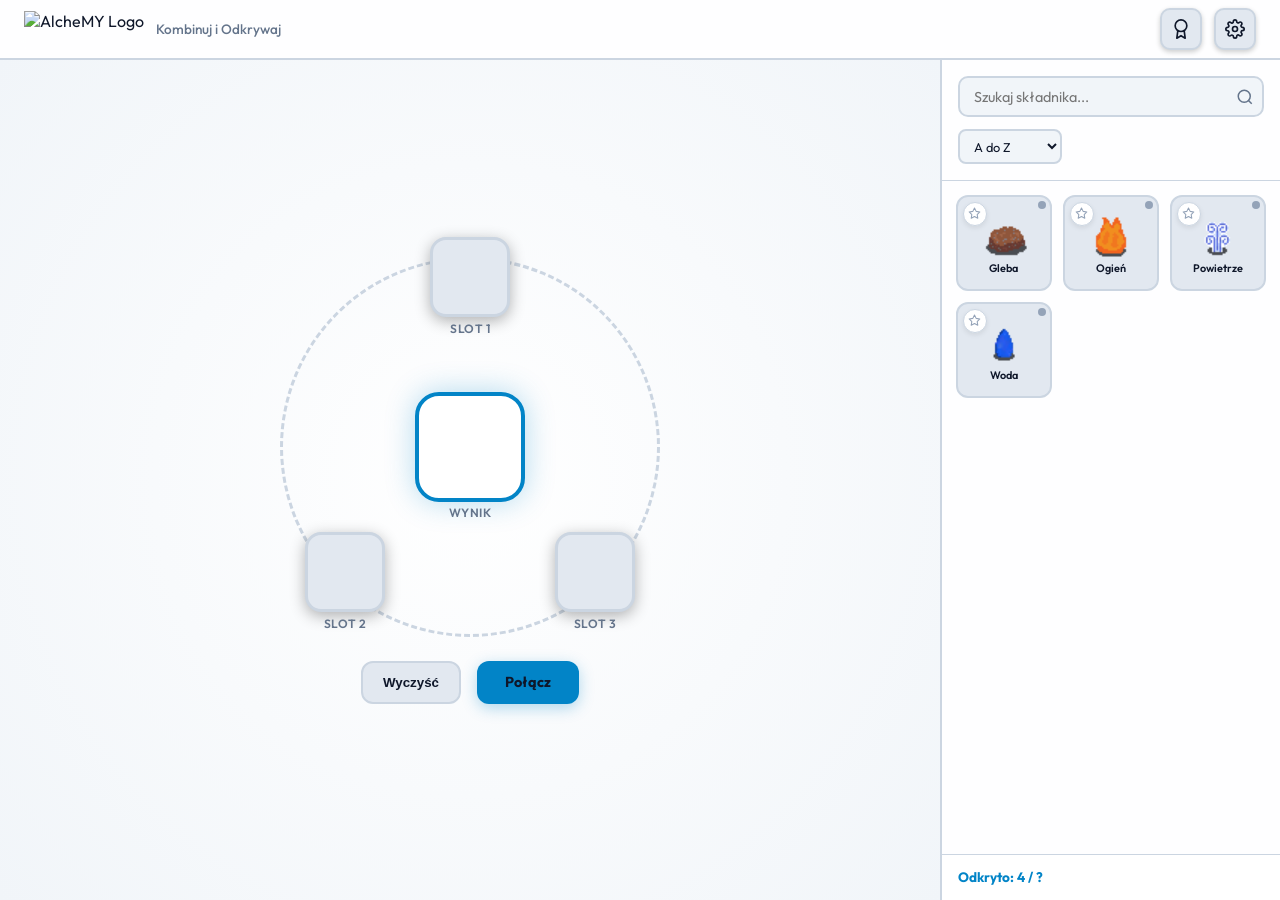
==== index.html @ b25cb9b5 "Nowa Ikonka" ====
<!DOCTYPE html>
<html lang="pl">
<head>
  <meta charset="UTF-8">
  <meta name="viewport" content="width=device-width, initial-scale=1.0, maximum-scale=1.0, user-scalable=no">
  <title data-i18n="sitetitle">AlcheMY - Gra Kombinacyjna | Odkrywaj Składniki i Receptury</title>
  <meta name="description" content="Magiczna gra alchemiczna inspirowana Little Alchemy. Łącz 2 lub 3 składniki jednocześnie i odkrywaj setki wyjątkowych elementów!">
  <link rel="icon" type="image/x-icon" href="assets/elements/cactus.png">
  <!-- CSS Stylesheets -->
  <link rel="stylesheet" href="src/css/style.css">
  <link rel="stylesheet" href="src/css/animations.css">
</head>
<body>

  <div id="app">
    <!-- Top Header -->
    <header>
      <div class="logo-container">
        <img src="assets/logo.png" alt="AlcheMY Logo" class="logo-img" />
        <div>
          <h1 style="display:none;">AlcheMY</h1>
          <div class="subtitle" data-i18n="subtitle">Kombinuj i Odkrywaj</div>
        </div>
      </div>

      <div class="nav-actions">
        <button id="btnAchievements" class="btn-icon" title="Osiągnięcia" aria-label="Osiągnięcia">
          <svg viewBox="0 0 24 24" fill="none" stroke="currentColor" stroke-width="2" stroke-linecap="round" stroke-linejoin="round">
            <circle cx="12" cy="8" r="7"/>
            <polyline points="8.21 13.89 7 23 12 20 17 23 15.79 13.88"/>
          </svg>
        </button>

        <button id="btnSettings" class="btn-icon" title="Ustawienia" aria-label="Ustawienia">
          <svg viewBox="0 0 24 24" fill="none" stroke="currentColor" stroke-width="2" stroke-linecap="round" stroke-linejoin="round">
            <circle cx="12" cy="12" r="3"/>
            <path d="M19.4 15a1.65 1.65 0 0 0 .33 1.82l.06.06a2 2 0 0 1 0 2.83 2 2 0 0 1-2.83 0l-.06-.06a1.65 1.65 0 0 0-1.82-.33 1.65 1.65 0 0 0-1 1.51V21a2 2 0 0 1-2 2 2 2 0 0 1-2-2v-.09A1.65 1.65 0 0 0 9 19.4a1.65 1.65 0 0 0-1.82.33l-.06.06a2 2 0 0 1-2.83 0 2 2 0 0 1 0-2.83l.06-.06a1.65 1.65 0 0 0 .33-1.82 1.65 1.65 0 0 0-1.51-1H3a2 2 0 0 1-2-2 2 2 0 0 1 2-2h.09A1.65 1.65 0 0 0 4.6 9a1.65 1.65 0 0 0-.33-1.82l-.06-.06a2 2 0 0 1 0-2.83 2 2 0 0 1 2.83 0l.06.06a1.65 1.65 0 0 0 1.82.33H9a1.65 1.65 0 0 0 1-1.51V3a2 2 0 0 1 2-2 2 2 0 0 1 2 2v.09a1.65 1.65 0 0 0 1 1.51 1.65 1.65 0 0 0 1.82-.33l.06-.06a2 2 0 0 1 2.83 0 2 2 0 0 1 0 2.83l-.06.06a1.65 1.65 0 0 0-.33 1.82V9a1.65 1.65 0 0 0 1.51 1H21a2 2 0 0 1 2 2 2 2 0 0 1-2 2h-.09a1.65 1.65 0 0 0-1.51 1z"/>
          </svg>
        </button>
      </div>
    </header>

    <!-- Main Game Area -->
    <main>
      <!-- Altar & Pedestal Workbench -->
      <section class="workbench-section">
        <canvas id="particleCanvas"></canvas>

        <div class="altar-container">
          <div class="altar-circle"></div>

          <!-- 3 Input Slots -->
          <div id="inputSlot0" class="inputSlot input-slot slot-top">
            <span class="slot-label">Slot 1</span>
          </div>
          <div id="inputSlot1" class="inputSlot input-slot slot-bottom-left">
            <span class="slot-label">Slot 2</span>
          </div>
          <div id="inputSlot2" class="inputSlot input-slot slot-bottom-right">
            <span class="slot-label">Slot 3</span>
          </div>

          <!-- Center Result Slot -->
          <div id="outputSlot" class="output-slot">
            <span class="slot-label" data-i18n="output_slot">Wynik</span>
          </div>
        </div>

        <!-- Altar Action Controls -->
        <div class="altar-controls">
          <button id="btnClear" class="btn-secondary" data-i18n="clear_pedestal">Wyczyść</button>
          <button id="btnCombine" class="btn-primary" data-i18n="combine_btn">Połącz</button>
        </div>
      </section>

      <!-- Sidebar Elements Drawer -->
      <aside class="sidebar-drawer">
        <div class="sidebar-header">
          <div class="search-box">
            <input type="text" id="searchInput" placeholder="Szukaj składnika..." />
            <svg viewBox="0 0 24 24" fill="none" stroke="currentColor" stroke-width="2">
              <circle cx="11" cy="11" r="8"/>
              <line x1="21" y1="21" x2="16.65" y2="16.65"/>
            </svg>
          </div>

          <div class="filter-bar">
            <select id="sortSelect" class="select-custom">
              <option value="az" data-i18n="sort.az">A do Z</option>
              <option value="za" data-i18n="sort.za">Z do A</option>
              <option value="favorites" data-i18n="sort.ulu">Ulubione</option>
              <option value="newest" data-i18n="sort.newest">Najnowsze</option>
              <option value="oldest" data-i18n="sort.oldest">Najstarsze</option>
              <option value="category" data-i18n="sort.category">Kategoria</option>
              <option value="rarity" data-i18n="sort.rarity">Rzadkość</option>
            </select>
          </div>
        </div>

        <!-- Collection Grid -->
        <div id="elementsGrid" class="elements-grid"></div>

        <!-- Discovery Counter Footer -->
        <div class="sidebar-footer">
          <div id="discoveredCounter" class="counter-badge">Odkryto: 4 / ?</div>
        </div>
      </aside>
    </main>
  </div>

  <!-- Dynamic Recipe Hover Tooltip -->
  <div id="recipeTooltip" class="recipe-tooltip"></div>

  <!-- Element Details Modal -->
  <div id="elementDetailsModal" class="modal-overlay">
    <div class="modal-content" style="max-width: 440px;">
      <div class="modal-header">
        <h2 id="elementModalTitle" class="modal-title">Szczegóły Składnika</h2>
        <button class="btn-icon modal-close" aria-label="Zamknij">✕</button>
      </div>
      <div id="elementModalBody" class="modal-body">
      </div>
    </div>
  </div>

  <!-- Toast Notification Container -->
  <div id="toastContainer"></div>

  <!-- Achievements Modal -->
  <div id="achievementsModal" class="modal-overlay">
    <div class="modal-content">
      <div class="modal-header">
        <h2 class="modal-title" data-i18n="achievements_modal.title">Osiągnięcia Alchemika</h2>
        <button class="btn-icon modal-close" aria-label="Zamknij">✕</button>
      </div>
      <div id="achievementsList" class="modal-body"></div>
    </div>
  </div>

  <!-- Settings Modal -->
  <div id="settingsModal" class="modal-overlay">
    <div class="modal-content">
      <div class="modal-header">
        <h2 class="modal-title" data-i18n="settings_modal.title">Ustawienia Gry</h2>
        <button class="btn-icon modal-close" aria-label="Zamknij">✕</button>
      </div>
      <div class="modal-body">
        <div class="setting-row">
          <label class="setting-label" data-i18n="settings_modal.theme">Motyw Strony</label>
          <select id="settingTheme" class="select-custom">
            <option value="system" data-i18n="settings_modal.theme_system">Systemowy</option>
            <option value="light" data-i18n="settings_modal.theme_light">Jasny</option>
            <option value="dark" data-i18n="settings_modal.theme_dark">Ciemny</option>
          </select>
        </div>

        <div class="setting-row">
          <label class="setting-label" data-i18n="settings_modal.language">Język</label>
          <select id="settingLang" class="select-custom">
            <option value="pl">Polski</option>
            <option value="en">English</option>
          </select>
        </div>

        <div class="setting-row">
          <label class="setting-label" data-i18n="settings_modal.duplicate_crafting">Ponowne wytwarzanie odkrytych</label>
          <input type="checkbox" id="settingDupCraft" style="width: 20px; height: 20px; cursor: pointer;" />
        </div>

        <div class="setting-row" style="margin-top: 1rem; flex-direction: column; gap: 0.5rem;">
          <button id="btnResetSettings" class="btn-secondary" style="width: 100%;" data-i18n="settings_modal.reset_settings">
            Zresetuj Wygląd i Ustawienia
          </button>
          <button id="btnResetData" class="btn-secondary" style="color: #ef4444; border-color: #ef4444; width: 100%;" data-i18n="settings_modal.reset_data">
            Zresetuj Postęp Gry
          </button>
        </div>
      </div>
    </div>
  </div>

  <!-- Reset Confirmation Modal -->
  <div id="confirmResetModal" class="modal-overlay">
    <div class="modal-content" style="max-width: 400px;">
      <div class="modal-header">
        <h2 class="modal-title" style="color: #ef4444;" data-i18n="settings_modal.reset_confirm_title">Reset Postępu</h2>
        <button class="btn-icon modal-close" aria-label="Zamknij">✕</button>
      </div>
      <div class="modal-body">
        <p data-i18n="settings_modal.reset_confirm_msg">
          Czy na pewno chcesz usunąć wszystkie odkryte składniki, osiągnięcia i statystyki? Tej operacji nie można cofnąć!
        </p>
        <div style="display: flex; gap: 0.75rem; margin-top: 1rem;">
          <button id="btnConfirmResetNo" class="btn-secondary" style="flex: 1;" data-i18n="settings_modal.confirm_no">Anuluj</button>
          <button id="btnConfirmResetYes" class="btn-primary" style="flex: 1; background: #ef4444;" data-i18n="settings_modal.confirm_yes">Tak, usuń</button>
        </div>
      </div>
    </div>
  </div>

  <!-- Standalone Browser Script Bundle (Works 100% on both file:// and http://) -->
  <script src="src/js/game.bundle.js"></script>
</body>
</html>
---- src/css/style.css ----
/* Main Stylesheet for AlcheMY - Modern Pixel Aesthetic */

@import url('https://fonts.googleapis.com/css2?family=Outfit:wght@400;500;600;700;800&display=swap');

:root {
  --bg-primary: #0f172a;
  --bg-secondary: #1e293b;
  --bg-card: #334155;
  --bg-card-hover: #475569;
  --text-main: #f8fafc;
  --text-muted: #94a3b8;
  --accent-color: #38bdf8;
  --accent-glow: rgba(56, 189, 248, 0.4);
  --border-color: #475569;
  --panel-bg: rgba(30, 41, 59, 0.85);
  --modal-overlay: rgba(15, 23, 42, 0.75);

  --rarity-common: #94a3b8;
  --rarity-uncommon: #4ade80;
  --rarity-rare: #38bdf8;
  --rarity-epic: #c084fc;
  --rarity-legendary: #fbbf24;
}

[data-theme="light"] {
  --bg-primary: #f1f5f9;
  --bg-secondary: #ffffff;
  --bg-card: #e2e8f0;
  --bg-card-hover: #cbd5e1;
  --text-main: #0f172a;
  --text-muted: #64748b;
  --accent-color: #0284c7;
  --accent-glow: rgba(2, 132, 199, 0.3);
  --border-color: #cbd5e1;
  --panel-bg: rgba(255, 255, 255, 0.9);
  --modal-overlay: rgba(15, 23, 42, 0.4);
}

* {
  box-sizing: border-box;
  margin: 0;
  padding: 0;
  user-select: none;
  -webkit-user-select: none;
  touch-action: manipulation;
}

body {
  font-family: 'Outfit', sans-serif;
  background-color: var(--bg-primary);
  color: var(--text-main);
  height: 100vh;
  width: 100vw;
  overflow: hidden;
  display: flex;
  flex-direction: column;
}

/* Custom Pixel Scrollbars */
::-webkit-scrollbar {
  width: 8px;
  height: 8px;
}

::-webkit-scrollbar-track {
  background: var(--bg-primary);
  border-radius: 4px;
}

::-webkit-scrollbar-thumb {
  background: var(--border-color);
  border-radius: 4px;
  border: 1px solid var(--accent-glow);
}

::-webkit-scrollbar-thumb:hover {
  background: var(--accent-color);
}

/* Layout App Container */
#app {
  display: flex;
  flex-direction: column;
  height: 100%;
  width: 100%;
  position: relative;
}

/* Top Navbar Header */
header {
  height: 60px;
  background: var(--panel-bg);
  backdrop-filter: blur(12px);
  border-bottom: 2px solid var(--border-color);
  display: flex;
  align-items: center;
  justify-content: space-between;
  padding: 0 1.5rem;
  z-index: 10;
}

.logo-container {
  display: flex;
  align-items: center;
  gap: 0.75rem;
}

.logo-img {
  height: 36px;
  object-fit: contain;
}

.logo-title {
  font-family: 'Outfit', sans-serif;
  font-weight: 800;
  font-size: 1.35rem;
  color: var(--accent-color);
  text-shadow: 0 0 10px var(--accent-glow);
  letter-spacing: 0.5px;
}

.subtitle {
  font-size: 0.85rem;
  color: var(--text-muted);
  font-weight: 500;
}

.nav-actions {
  display: flex;
  align-items: center;
  gap: 0.75rem;
}

.btn-icon {
  background: var(--bg-card);
  border: 2px solid var(--border-color);
  color: var(--text-main);
  width: 42px;
  height: 42px;
  border-radius: 10px;
  display: flex;
  align-items: center;
  justify-content: center;
  cursor: pointer;
  transition: all 0.2s cubic-bezier(0.4, 0, 0.2, 1);
  box-shadow: 0 2px 5px rgba(0,0,0,0.2);
}

.btn-icon:hover {
  background: var(--bg-card-hover);
  border-color: var(--accent-color);
  transform: translateY(-2px);
}

.btn-icon svg {
  width: 20px;
  height: 20px;
}

/* Main Content Area */
main {
  flex: 1;
  display: grid;
  grid-template-columns: 1fr 340px;
  overflow: hidden;
  position: relative;
}

@media (max-width: 850px) {
  main {
    grid-template-columns: 1fr;
    grid-template-rows: 1fr 320px;
  }
}

/* Canvas & Altar Area */
.workbench-section {
  position: relative;
  display: flex;
  flex-direction: column;
  align-items: center;
  justify-content: center;
  background: radial-gradient(circle at center, var(--bg-secondary) 0%, var(--bg-primary) 100%);
  padding: 1rem;
  overflow: hidden;
}

#particleCanvas {
  position: absolute;
  top: 0;
  left: 0;
  width: 100%;
  height: 100%;
  pointer-events: none;
  z-index: 1;
}

/* Altar Pedestal 3-Slot + Result Center Layout */
.altar-container {
  position: relative;
  width: 380px;
  height: 380px;
  display: flex;
  align-items: center;
  justify-content: center;
  z-index: 2;
}

@media (max-width: 480px) {
  .altar-container {
    width: 300px;
    height: 300px;
  }
}

.altar-circle {
  position: absolute;
  width: 100%;
  height: 100%;
  border-radius: 50%;
  border: 3px dashed var(--border-color);
  animation: rotateCircle 60s linear infinite;
  pointer-events: none;
}

@keyframes rotateCircle {
  from { transform: rotate(0deg); }
  to { transform: rotate(360deg); }
}

/* 3 Input Slots positioning around center */
.input-slot {
  position: absolute;
  width: 80px;
  height: 80px;
  background: var(--bg-card);
  border: 3px solid var(--border-color);
  border-radius: 16px;
  display: flex;
  flex-direction: column;
  align-items: center;
  justify-content: center;
  cursor: pointer;
  transition: all 0.25s cubic-bezier(0.4, 0, 0.2, 1);
  box-shadow: 0 4px 15px rgba(0, 0, 0, 0.3);
}

.input-slot:hover {
  border-color: var(--accent-color);
  box-shadow: 0 0 20px var(--accent-glow);
}

.input-slot.slot-top {
  top: -20px;
}

.input-slot.slot-bottom-left {
  bottom: 25px;
  left: 25px;
}

.input-slot.slot-bottom-right {
  bottom: 25px;
  right: 25px;
}

.slot-label {
  position: absolute;
  bottom: -22px;
  font-size: 0.75rem;
  color: var(--text-muted);
  font-weight: 600;
  text-transform: uppercase;
  letter-spacing: 0.5px;
}

/* Result Center Slot */
.output-slot {
  position: absolute;
  width: 110px;
  height: 110px;
  background: var(--bg-secondary);
  border: 4px solid var(--accent-color);
  border-radius: 24px;
  display: flex;
  flex-direction: column;
  align-items: center;
  justify-content: center;
  box-shadow: 0 0 30px var(--accent-glow);
  z-index: 3;
  transition: all 0.3s cubic-bezier(0.175, 0.885, 0.32, 1.275);
}

.output-slot.has-result {
  animation: pulseGlow 2s infinite ease-in-out;
  cursor: pointer;
}

.element-item-card {
  width: 100%;
  height: 100%;
  display: flex;
  flex-direction: column;
  align-items: center;
  justify-content: center;
  padding: 4px;
  border-radius: 12px;
  gap: 2px;
}

.element-item-card img, .element-item-card svg {
  width: 64px;
  height: 64px;
  object-fit: contain;
  image-rendering: pixelated;
  image-rendering: -webkit-optimize-contrast;
  image-rendering: crisp-edges;
}

.element-name {
  font-size: 0.75rem;
  font-weight: 700;
  text-align: center;
  line-height: 1.1;
  white-space: nowrap;
  overflow: hidden;
  text-overflow: ellipsis;
  max-width: 90%;
}

/* Altar Action Buttons */
.altar-controls {
  margin-top: 1.5rem;
  display: flex;
  gap: 1rem;
  z-index: 5;
}

.btn-primary {
  background: var(--accent-color);
  color: #0f172a;
  border: none;
  padding: 0.75rem 1.75rem;
  border-radius: 12px;
  font-family: 'Outfit', sans-serif;
  font-weight: 700;
  font-size: 0.9rem;
  cursor: pointer;
  transition: all 0.2s ease;
  box-shadow: 0 4px 15px var(--accent-glow);
}

.btn-primary:hover {
  transform: translateY(-2px) scale(1.03);
  filter: brightness(1.1);
}

.btn-secondary {
  background: var(--bg-card);
  border: 2px solid var(--border-color);
  color: var(--text-main);
  padding: 0.75rem 1.25rem;
  border-radius: 12px;
  font-weight: 600;
  cursor: pointer;
  transition: all 0.2s ease;
}

.btn-secondary:hover {
  background: var(--bg-card-hover);
  border-color: var(--text-muted);
}

/* Sidebar Elements Drawer */
.sidebar-drawer {
  background: var(--panel-bg);
  backdrop-filter: blur(16px);
  border-left: 2px solid var(--border-color);
  display: flex;
  flex-direction: column;
  overflow: hidden;
  z-index: 5;
}

@media (max-width: 850px) {
  .sidebar-drawer {
    border-left: none;
    border-top: 2px solid var(--border-color);
  }
}

.sidebar-header {
  padding: 1rem;
  border-bottom: 1px solid var(--border-color);
  display: flex;
  flex-direction: column;
  gap: 0.75rem;
}

.search-box {
  position: relative;
  width: 100%;
}

.search-box input {
  width: 100%;
  background: var(--bg-primary);
  border: 2px solid var(--border-color);
  color: var(--text-main);
  padding: 0.6rem 2.5rem 0.6rem 0.85rem;
  border-radius: 10px;
  font-family: inherit;
  font-size: 0.9rem;
  outline: none;
  transition: border-color 0.2s ease;
}

.search-box input:focus {
  border-color: var(--accent-color);
}

.search-box svg {
  position: absolute;
  right: 10px;
  top: 50%;
  transform: translateY(-50%);
  color: var(--text-muted);
  width: 18px;
  height: 18px;
}

/* Filter Controls Bar */
.filter-bar {
  display: flex;
  gap: 0.5rem;
  align-items: center;
  justify-content: space-between;
}

.select-custom {
  background: var(--bg-primary);
  border: 2px solid var(--border-color);
  color: var(--text-main);
  padding: 0.4rem 0.6rem;
  border-radius: 8px;
  font-family: inherit;
  font-size: 0.8rem;
  outline: none;
  cursor: pointer;
}

.elements-grid {
  flex: 1;
  padding: 0.85rem;
  overflow-y: auto;
  display: grid;
  grid-template-columns: repeat(auto-fill, minmax(80px, 1fr));
  grid-auto-rows: min-content;
  gap: 0.65rem;
  align-content: start;
}

.grid-element-card {
  width: 100%;
  aspect-ratio: 1 / 1;
  box-sizing: border-box;
  background: var(--bg-card);
  border: 2px solid var(--border-color);
  border-radius: 12px;
  display: flex;
  flex-direction: column;
  align-items: center;
  justify-content: center;
  padding: 6px 4px 4px 4px;
  cursor: grab;
  transition: all 0.2s cubic-bezier(0.4, 0, 0.2, 1);
  position: relative;
  overflow: hidden;
}

.grid-element-card:hover {
  background: var(--bg-card-hover);
  border-color: var(--accent-color);
  transform: translateY(-3px);
  box-shadow: 0 4px 12px rgba(0,0,0,0.25);
}

.grid-element-card:active {
  cursor: grabbing;
}

.grid-element-card img, .grid-element-card svg {
  width: 50px;
  height: 50px;
  max-width: 82%;
  max-height: 58%;
  object-fit: contain;
  image-rendering: pixelated;
  image-rendering: -webkit-optimize-contrast;
  image-rendering: crisp-edges;
  pointer-events: none;
  margin: 0;
  flex-shrink: 0;
}

.grid-element-card .el-name {
  font-size: 0.68rem;
  font-weight: 600;
  margin-top: 2px;
  text-align: center;
  max-width: 95%;
  white-space: nowrap;
  overflow: hidden;
  text-overflow: ellipsis;
  line-height: 1.1;
  flex-shrink: 0;
}

/* Rarity Badge Overlay */
.rarity-dot {
  position: absolute;
  top: 4px;
  right: 4px;
  width: 8px;
  height: 8px;
  border-radius: 50%;
}

.rarity-common { background: var(--rarity-common); }
.rarity-uncommon { background: var(--rarity-uncommon); box-shadow: 0 0 6px var(--rarity-uncommon); }
.rarity-rare { background: var(--rarity-rare); box-shadow: 0 0 6px var(--rarity-rare); }
.rarity-epic { background: var(--rarity-epic); box-shadow: 0 0 8px var(--rarity-epic); }
.rarity-legendary { background: var(--rarity-legendary); box-shadow: 0 0 10px var(--rarity-legendary); }

/* Counter Footer Bar */
.sidebar-footer {
  padding: 0.85rem 1rem;
  border-top: 1px solid var(--border-color);
  display: flex;
  align-items: center;
  justify-content: space-between;
  background: var(--bg-secondary);
}

.counter-badge {
  font-family: 'Outfit', sans-serif;
  font-weight: 700;
  font-size: 0.85rem;
  color: var(--accent-color);
}

/* Custom Modals (Achievements, Settings, Confirmation) */
.modal-overlay {
  position: fixed;
  top: 0;
  left: 0;
  width: 100vw;
  height: 100vh;
  background: var(--modal-overlay);
  backdrop-filter: blur(8px);
  display: flex;
  align-items: center;
  justify-content: center;
  z-index: 100;
  opacity: 0;
  pointer-events: none;
  transition: opacity 0.25s ease;
}

.modal-overlay.active {
  opacity: 1;
  pointer-events: auto;
}

.modal-content {
  background: var(--bg-secondary);
  border: 3px solid var(--border-color);
  border-radius: 20px;
  width: 90%;
  max-width: 520px;
  max-height: 85vh;
  display: flex;
  flex-direction: column;
  box-shadow: 0 15px 40px rgba(0,0,0,0.5);
  transform: scale(0.9);
  transition: transform 0.25s cubic-bezier(0.175, 0.885, 0.32, 1.275);
  overflow: hidden;
}

.modal-overlay.active .modal-content {
  transform: scale(1);
}

.modal-header {
  padding: 1.25rem;
  border-bottom: 2px solid var(--border-color);
  display: flex;
  align-items: center;
  justify-content: space-between;
}

.modal-title {
  font-family: 'Outfit', sans-serif;
  font-weight: 800;
  font-size: 1.1rem;
  color: var(--accent-color);
}

.modal-body {
  padding: 1.25rem;
  overflow-y: auto;
  display: flex;
  flex-direction: column;
  gap: 1.25rem;
}

.setting-row {
  display: flex;
  align-items: center;
  justify-content: space-between;
  padding: 0.75rem;
  background: var(--bg-card);
  border-radius: 12px;
  gap: 1rem;
}

.setting-label {
  font-weight: 600;
  font-size: 0.9rem;
}

/* Achievement Item List */
.achievement-card {
  display: flex;
  align-items: center;
  gap: 1rem;
  padding: 0.85rem;
  background: var(--bg-card);
  border: 2px solid var(--border-color);
  border-radius: 12px;
}

.achievement-card.unlocked {
  border-color: var(--accent-color);
  box-shadow: 0 0 12px var(--accent-glow);
}

.achievement-card img, .achievement-card svg {
  width: 48px;
  height: 48px;
  object-fit: contain;
  image-rendering: pixelated;
  image-rendering: -webkit-optimize-contrast;
  image-rendering: crisp-edges;
}

.achievement-info {
  flex: 1;
}

.achievement-name {
  font-weight: 700;
  font-size: 0.95rem;
}

.achievement-desc {
  font-size: 0.8rem;
  color: var(--text-muted);
  margin-top: 2px;
}

/* Toast Notifications */
#toastContainer {
  position: fixed;
  top: 75px;
  left: 20px;
  display: flex;
  flex-direction: column;
  gap: 0.75rem;
  z-index: 200;
  pointer-events: none;
}

.toast {
  background: var(--bg-secondary);
  border: 2px solid var(--accent-color);
  color: var(--text-main);
  padding: 0.85rem 1.25rem;
  border-radius: 12px;
  display: flex;
  align-items: center;
  gap: 0.85rem;
  box-shadow: 0 8px 25px rgba(0,0,0,0.3);
  pointer-events: auto;
}

.toast-icon img, .toast-icon svg {
  width: 32px;
  height: 32px;
  object-fit: contain;
  image-rendering: pixelated;
  image-rendering: -webkit-optimize-contrast;
  image-rendering: crisp-edges;
}

.toast-body {
  display: flex;
  flex-direction: column;
}

.toast-title {
  font-weight: 700;
  font-size: 0.85rem;
  color: var(--accent-color);
}

.toast-msg {
  font-size: 0.8rem;
  color: var(--text-muted);
}

/* ---------------- Recipe Tooltip ---------------- */
.recipe-tooltip {
  position: fixed;
  z-index: 1000;
  pointer-events: none;
  background: rgba(15, 23, 42, 0.94);
  backdrop-filter: blur(12px);
  -webkit-backdrop-filter: blur(12px);
  border: 1px solid rgba(255, 255, 255, 0.15);
  box-shadow: 0 10px 30px rgba(0, 0, 0, 0.5), 0 0 15px rgba(56, 189, 248, 0.2);
  border-radius: 12px;
  padding: 0.85rem 1rem;
  max-width: 300px;
  opacity: 0;
  transform: scale(0.95);
  transition: opacity 0.15s ease, transform 0.15s ease;
  display: flex;
  flex-direction: column;
  gap: 0.5rem;
  color: #f8fafc;
}

.recipe-tooltip.visible {
  opacity: 1;
  transform: scale(1);
}

.tooltip-header {
  display: flex;
  align-items: center;
  gap: 0.75rem;
}

.tooltip-icon {
  width: 36px;
  height: 36px;
  object-fit: contain;
  filter: drop-shadow(0 2px 4px rgba(0,0,0,0.4));
}

.tooltip-title {
  font-weight: 700;
  font-size: 0.95rem;
  color: #f8fafc;
}

.tooltip-badges {
  display: flex;
  gap: 0.35rem;
  margin-top: 2px;
}

.badge {
  font-size: 0.65rem;
  padding: 2px 6px;
  border-radius: 4px;
  font-weight: 600;
  text-transform: uppercase;
  letter-spacing: 0.5px;
}

.badge-cat {
  background: rgba(56, 189, 248, 0.2);
  color: #38bdf8;
  border: 1px solid rgba(56, 189, 248, 0.4);
}

.badge-rarity.rarity-common { background: rgba(148, 163, 184, 0.2); color: #94a3b8; }
.badge-rarity.rarity-uncommon { background: rgba(74, 222, 128, 0.2); color: #4ade80; }
.badge-rarity.rarity-rare { background: rgba(56, 189, 248, 0.2); color: #38bdf8; }
.badge-rarity.rarity-epic { background: rgba(192, 132, 252, 0.2); color: #c084fc; }
.badge-rarity.rarity-legendary { background: rgba(251, 191, 36, 0.2); color: #fbbf24; }

.tooltip-desc {
  font-size: 0.78rem;
  color: #94a3b8;
  line-height: 1.35;
}

.tooltip-recipe-box {
  border-top: 1px dashed rgba(255, 255, 255, 0.15);
  padding-top: 0.5rem;
  margin-top: 0.2rem;
  font-size: 0.75rem;
  display: flex;
  flex-direction: column;
  gap: 0.45rem;
}

.tooltip-recipe-header {
  font-size: 0.7rem;
  text-transform: uppercase;
  color: #38bdf8;
  font-weight: 700;
  margin-bottom: 0.15rem;
}

.tooltip-recipe-line {
  display: flex;
  align-items: center;
  flex-wrap: wrap;
  gap: 0.35rem;
  color: #e2e8f0;
  font-weight: 500;
}

.tooltip-recipe-line.starter { color: #f59e0b; font-weight: 600; }
.tooltip-recipe-line.unknown { color: #64748b; font-style: italic; }

.recipe-ingredient {
  display: inline-flex;
  align-items: center;
  gap: 0.25rem;
  background: rgba(255, 255, 255, 0.08);
  padding: 1px 5px;
  border-radius: 4px;
}

.recipe-ingredient img {
  width: 14px;
  height: 14px;
  object-fit: contain;
}

/* Light Theme Overrides for Recipe Tooltip */
[data-theme="light"] .recipe-tooltip {
  background: rgba(255, 255, 255, 0.96);
  border: 1px solid rgba(148, 163, 184, 0.35);
  box-shadow: 0 10px 30px rgba(0, 0, 0, 0.12), 0 0 15px rgba(2, 132, 199, 0.15);
  color: #0f172a;
}

[data-theme="light"] .tooltip-title {
  color: #0f172a;
}

[data-theme="light"] .tooltip-desc {
  color: #475569;
}

[data-theme="light"] .tooltip-recipe-box {
  border-top-color: rgba(0, 0, 0, 0.12);
}

[data-theme="light"] .tooltip-recipe-header {
  color: #0284c7;
}

[data-theme="light"] .tooltip-recipe-line {
  color: #1e293b;
}

[data-theme="light"] .tooltip-recipe-line.unknown {
  color: #94a3b8;
}

[data-theme="light"] .recipe-ingredient {
  background: rgba(0, 0, 0, 0.06);
  border: 1px solid rgba(0, 0, 0, 0.08);
}

/* ---------------- Card Favorites & Rarity Borders ---------------- */
.grid-element-card {
  position: relative;
  transition: transform 0.15s ease, box-shadow 0.15s ease, border-color 0.15s ease;
}

.grid-element-card:hover {
  transform: translateY(-3px) scale(1.02);
}

.fav-star-btn {
  position: absolute;
  top: 5px;
  left: 5px;
  background: rgba(15, 23, 42, 0.6);
  backdrop-filter: blur(4px);
  border: 1.5px solid rgba(255, 255, 255, 0.2);
  color: #94a3b8;
  width: 24px;
  height: 24px;
  border-radius: 50%;
  display: flex;
  align-items: center;
  justify-content: center;
  cursor: pointer;
  z-index: 5;
  transition: all 0.2s cubic-bezier(0.4, 0, 0.2, 1);
  box-shadow: 0 2px 4px rgba(0,0,0,0.2);
  padding: 0;
}

.fav-star-btn svg {
  width: 13px;
  height: 13px;
  transition: transform 0.2s ease;
}

.fav-star-btn:hover {
  color: #f59e0b;
  border-color: #f59e0b;
  background: rgba(245, 158, 11, 0.2);
  transform: scale(1.18);
  box-shadow: 0 0 10px rgba(245, 158, 11, 0.4);
}

.fav-star-btn.active {
  color: #f59e0b;
  border-color: #f59e0b;
  background: rgba(245, 158, 11, 0.25);
  box-shadow: 0 0 10px rgba(245, 158, 11, 0.35);
}

[data-theme="light"] .fav-star-btn {
  background: #ffffff;
  border-color: #cbd5e1;
  color: #94a3b8;
  box-shadow: 0 2px 5px rgba(0,0,0,0.08);
}

[data-theme="light"] .fav-star-btn:hover,
[data-theme="light"] .fav-star-btn.active {
  background: rgba(245, 158, 11, 0.15);
  border-color: #f59e0b;
  color: #d97706;
}

.grid-element-card.is-favorite {
  border-color: #fbbf24 !important;
  box-shadow: 0 0 8px rgba(251, 191, 36, 0.3);
}

/* ---------------- Element Details Modal ---------------- */
.element-detail-hero {
  display: flex;
  flex-direction: column;
  align-items: center;
  gap: 0.75rem;
  margin-bottom: 1rem;
  text-align: center;
}

.element-detail-img {
  width: 72px;
  height: 72px;
  object-fit: contain;
  filter: drop-shadow(0 4px 8px rgba(0, 0, 0, 0.4));
}

.element-detail-tags {
  display: flex;
  gap: 0.5rem;
}

.element-detail-desc {
  font-size: 0.9rem;
  color: var(--text-muted);
  line-height: 1.4;
  margin-bottom: 1.25rem;
  text-align: center;
}

.element-detail-section h3 {
  font-size: 0.85rem;
  text-transform: uppercase;
  color: var(--accent-color);
  letter-spacing: 0.5px;
  margin-bottom: 0.75rem;
}

.detail-formula-card {
  display: flex;
  align-items: center;
  justify-content: center;
  flex-wrap: wrap;
  gap: 0.5rem;
  background: var(--bg-card);
  padding: 0.75rem 1rem;
  border-radius: 10px;
  border: 1px solid var(--border-color);
  margin-bottom: 0.5rem;
  font-size: 0.9rem;
}

.detail-formula-item {
  display: inline-flex;
  align-items: center;
  gap: 0.35rem;
  font-weight: 600;
}

.detail-formula-item img {
  width: 20px;
  height: 20px;
  object-fit: contain;
}

.plus-sign {
  color: var(--text-muted);
  font-weight: bold;
}

/* ---------------- Mobile Responsive Layout (< 768px) ---------------- */
@media (max-width: 768px) {
  header {
    padding: 0 0.85rem;
    height: 54px;
  }

  .logo-title {
    font-size: 1.1rem;
  }

  .subtitle {
    display: none;
  }

  main {
    flex-direction: column;
  }

  .workbench-section {
    flex: 1.1;
    padding: 1rem;
    min-height: 280px;
  }

  .altar-container {
    width: 220px;
    height: 220px;
  }

  .sidebar-drawer {
    width: 100% !important;
    height: 48vh;
    border-left: none;
    border-top: 2px solid var(--border-color);
    border-radius: 16px 16px 0 0;
  }

  .elements-grid {
    grid-template-columns: repeat(auto-fill, minmax(72px, 1fr));
    gap: 0.5rem;
    padding: 0.5rem;
  }

  .grid-element-card {
    aspect-ratio: 1 / 1;
  }

  .grid-element-card img, .grid-element-card svg {
    width: 42px;
    height: 42px;
  }

  .toast {
    padding: 0.65rem 0.85rem;
  }

  #toastContainer {
    top: 60px;
    left: 10px;
    right: 10px;
  }
}
---- src/css/animations.css ----
/* Keyframe Animations & Glow Effects for AlcheMY */

@keyframes pulseGlow {
  0% {
    box-shadow: 0 0 10px rgba(96, 165, 250, 0.4), inset 0 0 10px rgba(96, 165, 250, 0.2);
  }
  50% {
    box-shadow: 0 0 25px rgba(96, 165, 250, 0.8), inset 0 0 15px rgba(96, 165, 250, 0.5);
  }
  100% {
    box-shadow: 0 0 10px rgba(96, 165, 250, 0.4), inset 0 0 10px rgba(96, 165, 250, 0.2);
  }
}

@keyframes resultSpawn {
  0% {
    transform: scale(0.2) rotate(-15deg);
    opacity: 0;
  }
  60% {
    transform: scale(1.15) rotate(5deg);
    opacity: 1;
  }
  100% {
    transform: scale(1) rotate(0deg);
  }
}

@keyframes floatBob {
  0%, 100% {
    transform: translateY(0px);
  }
  50% {
    transform: translateY(-6px);
  }
}

@keyframes shimmer {
  0% {
    background-position: -200% 0;
  }
  100% {
    background-position: 200% 0;
  }
}

@keyframes toastSlideIn {
  from {
    transform: translateY(-30px) scale(0.9);
    opacity: 0;
  }
  to {
    transform: translateY(0) scale(1);
    opacity: 1;
  }
}

.anim-pulse {
  animation: pulseGlow 2.5s infinite ease-in-out;
}

.anim-spawn {
  animation: resultSpawn 0.6s cubic-bezier(0.175, 0.885, 0.32, 1.275) forwards;
}

.anim-float {
  animation: floatBob 3s infinite ease-in-out;
}

.anim-toast {
  animation: toastSlideIn 0.35s cubic-bezier(0.16, 1, 0.3, 1) forwards;
}
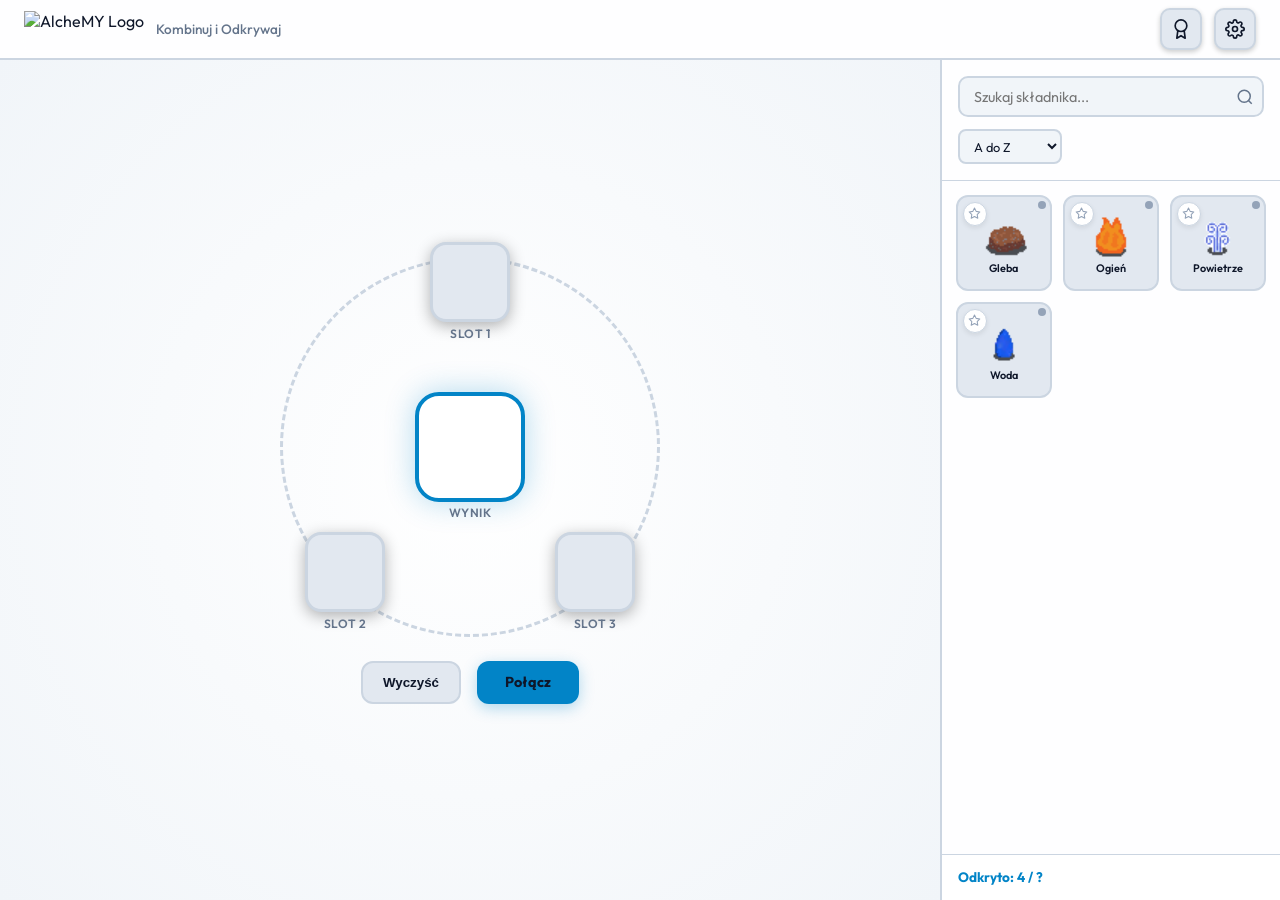
==== commit 084d9f15: "Poprawa UI na telefonach i SEO" ====
--- a/index.html
+++ b/index.html
@@ -2,8 +2,8 @@
 <html lang="pl">
 <head>
   <meta charset="UTF-8">
-  <meta name="viewport" content="width=device-width, initial-scale=1.0, maximum-scale=1.0, user-scalable=no">
-  <title data-i18n="sitetitle">AlcheMY - Gra Kombinacyjna | Odkrywaj Składniki i Receptury</title>
+  <meta name="viewport" content="width=device-width, initial-scale=1.0, maximum-scale=1.0, user-scalable=no, viewport-fit=cover">
+  <title data-i18n="sitetitle">CraftLab - Gra Kombinacyjna | Odkrywaj Składniki i Receptury</title>
   <meta name="description" content="Magiczna gra alchemiczna inspirowana Little Alchemy. Łącz 2 lub 3 składniki jednocześnie i odkrywaj setki wyjątkowych elementów!">
   <link rel="icon" type="image/x-icon" href="assets/elements/cactus.png">
   <!-- CSS Stylesheets -->
@@ -18,7 +18,7 @@
       <div class="logo-container">
         <img src="assets/logo.png" alt="AlcheMY Logo" class="logo-img" />
         <div>
-          <h1 style="display:none;">AlcheMY</h1>
+          <h1 style="display:none;">CraftLab</h1>
           <div class="subtitle" data-i18n="subtitle">Kombinuj i Odkrywaj</div>
         </div>
       </div>
--- a/src/css/style.css
+++ b/src/css/style.css
@@ -168,8 +168,11 @@
 
 @media (max-width: 850px) {
   main {
-    grid-template-columns: 1fr;
-    grid-template-rows: 1fr 320px;
+    display: flex;
+    flex-direction: column;
+    flex: 1;
+    min-height: 0;
+    overflow: hidden;
   }
 }
 
@@ -206,13 +209,6 @@
   z-index: 2;
 }
 
-@media (max-width: 480px) {
-  .altar-container {
-    width: 300px;
-    height: 300px;
-  }
-}
-
 .altar-circle {
   position: absolute;
   width: 100%;
@@ -251,7 +247,9 @@
 }
 
 .input-slot.slot-top {
-  top: -20px;
+  top: -15px;
+  left: 50%;
+  transform: translateX(-50%);
 }
 
 .input-slot.slot-bottom-left {
@@ -272,11 +270,15 @@
   font-weight: 600;
   text-transform: uppercase;
   letter-spacing: 0.5px;
+  white-space: nowrap;
 }
 
 /* Result Center Slot */
 .output-slot {
   position: absolute;
+  top: 50%;
+  left: 50%;
+  transform: translate(-50%, -50%);
   width: 110px;
   height: 110px;
   background: var(--bg-secondary);
@@ -378,6 +380,7 @@
   border-left: 2px solid var(--border-color);
   display: flex;
   flex-direction: column;
+  min-height: 0;
   overflow: hidden;
   z-index: 5;
 }
@@ -395,6 +398,7 @@
   display: flex;
   flex-direction: column;
   gap: 0.75rem;
+  flex-shrink: 0;
 }
 
 .search-box {
@@ -451,8 +455,13 @@
 
 .elements-grid {
   flex: 1;
+  min-height: 0;
   padding: 0.85rem;
   overflow-y: auto;
+  overflow-x: hidden;
+  -webkit-overflow-scrolling: touch;
+  touch-action: pan-y;
+  overscroll-behavior-y: contain;
   display: grid;
   grid-template-columns: repeat(auto-fill, minmax(80px, 1fr));
   grid-auto-rows: min-content;
@@ -1021,13 +1030,44 @@
   font-weight: bold;
 }
 
-/* ---------------- Mobile Responsive Layout (< 768px) ---------------- */
+/* ---------------- Mobile & Mobile Responsive Layouts ---------------- */
+@media (max-width: 850px) {
+  main {
+    display: flex;
+    flex-direction: column;
+    flex: 1;
+    min-height: 0;
+    overflow: hidden;
+  }
+
+  .workbench-section {
+    flex: 1;
+    min-height: 0;
+    padding: 0.75rem;
+  }
+
+  .sidebar-drawer {
+    width: 100% !important;
+    height: 52%;
+    max-height: 60%;
+    min-height: 220px;
+    flex-shrink: 0;
+    border-left: none;
+    border-top: 2px solid var(--border-color);
+    border-radius: 20px 20px 0 0;
+  }
+}
+
 @media (max-width: 768px) {
   header {
     padding: 0 0.85rem;
     height: 54px;
   }
 
+  .logo-img {
+    height: 30px;
+  }
+
   .logo-title {
     font-size: 1.1rem;
   }
@@ -1036,42 +1076,136 @@
     display: none;
   }
 
-  main {
-    flex-direction: column;
-  }
-
-  .workbench-section {
-    flex: 1.1;
-    padding: 1rem;
-    min-height: 280px;
+  .btn-icon {
+    width: 38px;
+    height: 38px;
+    border-radius: 8px;
+  }
+
+  .btn-icon svg {
+    width: 18px;
+    height: 18px;
   }
 
   .altar-container {
-    width: 220px;
-    height: 220px;
-  }
-
-  .sidebar-drawer {
-    width: 100% !important;
-    height: 48vh;
-    border-left: none;
-    border-top: 2px solid var(--border-color);
-    border-radius: 16px 16px 0 0;
+    width: min(270px, 68vw);
+    height: min(270px, 68vw);
+  }
+
+  .input-slot {
+    width: 62px;
+    height: 62px;
+    border-radius: 12px;
+    border-width: 2.5px;
+  }
+
+  .input-slot.slot-top {
+    top: -10px;
+  }
+
+  .input-slot.slot-bottom-left {
+    bottom: 15px;
+    left: 15px;
+  }
+
+  .input-slot.slot-bottom-right {
+    bottom: 15px;
+    right: 15px;
+  }
+
+  .output-slot {
+    width: 84px;
+    height: 84px;
+    border-radius: 18px;
+    border-width: 3px;
+  }
+
+  .slot-label {
+    bottom: -18px;
+    font-size: 0.65rem;
+    white-space: nowrap;
+  }
+
+  .element-item-card img, .element-item-card svg {
+    width: 42px;
+    height: 42px;
+  }
+
+  .element-name {
+    font-size: 0.65rem;
+  }
+
+  .altar-controls {
+    margin-top: 0.75rem;
+    gap: 0.75rem;
+  }
+
+  .btn-primary {
+    padding: 0.6rem 1.35rem;
+    font-size: 0.85rem;
+    border-radius: 10px;
+  }
+
+  .btn-secondary {
+    padding: 0.6rem 1rem;
+    font-size: 0.85rem;
+    border-radius: 10px;
+  }
+
+  .sidebar-header {
+    padding: 0.65rem 0.85rem;
+    gap: 0.5rem;
+  }
+
+  .search-box input {
+    font-size: 16px;
+    padding: 0.5rem 2.2rem 0.5rem 0.75rem;
+  }
+
+  .select-custom {
+    font-size: 16px;
+    padding: 0.4rem 0.6rem;
   }
 
   .elements-grid {
-    grid-template-columns: repeat(auto-fill, minmax(72px, 1fr));
+    grid-template-columns: repeat(auto-fill, minmax(70px, 1fr));
     gap: 0.5rem;
     padding: 0.5rem;
   }
 
   .grid-element-card {
     aspect-ratio: 1 / 1;
+    padding: 4px 2px 2px 2px;
+    touch-action: manipulation;
   }
 
   .grid-element-card img, .grid-element-card svg {
-    width: 42px;
-    height: 42px;
+    width: 38px;
+    height: 38px;
+  }
+
+  .grid-element-card .el-name {
+    font-size: 0.64rem;
+  }
+
+  .fav-star-btn {
+    width: 22px;
+    height: 22px;
+    top: 3px;
+    left: 3px;
+  }
+
+  .fav-star-btn svg {
+    width: 11px;
+    height: 11px;
+  }
+
+  .sidebar-footer {
+    padding: 0.65rem 0.85rem;
+  }
+
+  .counter-badge {
+    font-size: 0.8rem;
   }
 
   .toast {
@@ -1083,5 +1217,76 @@
     left: 10px;
     right: 10px;
   }
-}
-
+
+  .modal-content {
+    width: 94%;
+    max-height: 85dvh;
+  }
+}
+
+@media (max-width: 420px), (max-height: 650px) {
+  .altar-container {
+    width: 210px;
+    height: 210px;
+  }
+
+  .input-slot {
+    width: 52px;
+    height: 52px;
+    border-radius: 10px;
+  }
+
+  .input-slot.slot-top {
+    top: -8px;
+  }
+
+  .input-slot.slot-bottom-left {
+    bottom: 10px;
+    left: 10px;
+  }
+
+  .input-slot.slot-bottom-right {
+    bottom: 10px;
+    right: 10px;
+  }
+
+  .output-slot {
+    width: 72px;
+    height: 72px;
+    border-radius: 14px;
+  }
+
+  .slot-label {
+    bottom: -16px;
+    font-size: 0.58rem;
+  }
+
+  .element-item-card img, .element-item-card svg {
+    width: 32px;
+    height: 32px;
+  }
+
+  .element-name {
+    font-size: 0.58rem;
+  }
+
+  .altar-controls {
+    margin-top: 0.5rem;
+    gap: 0.5rem;
+  }
+
+  .btn-primary, .btn-secondary {
+    padding: 0.5rem 0.9rem;
+    font-size: 0.8rem;
+  }
+
+  .elements-grid {
+    grid-template-columns: repeat(auto-fill, minmax(64px, 1fr));
+  }
+
+  .grid-element-card img, .grid-element-card svg {
+    width: 32px;
+    height: 32px;
+  }
+}
+
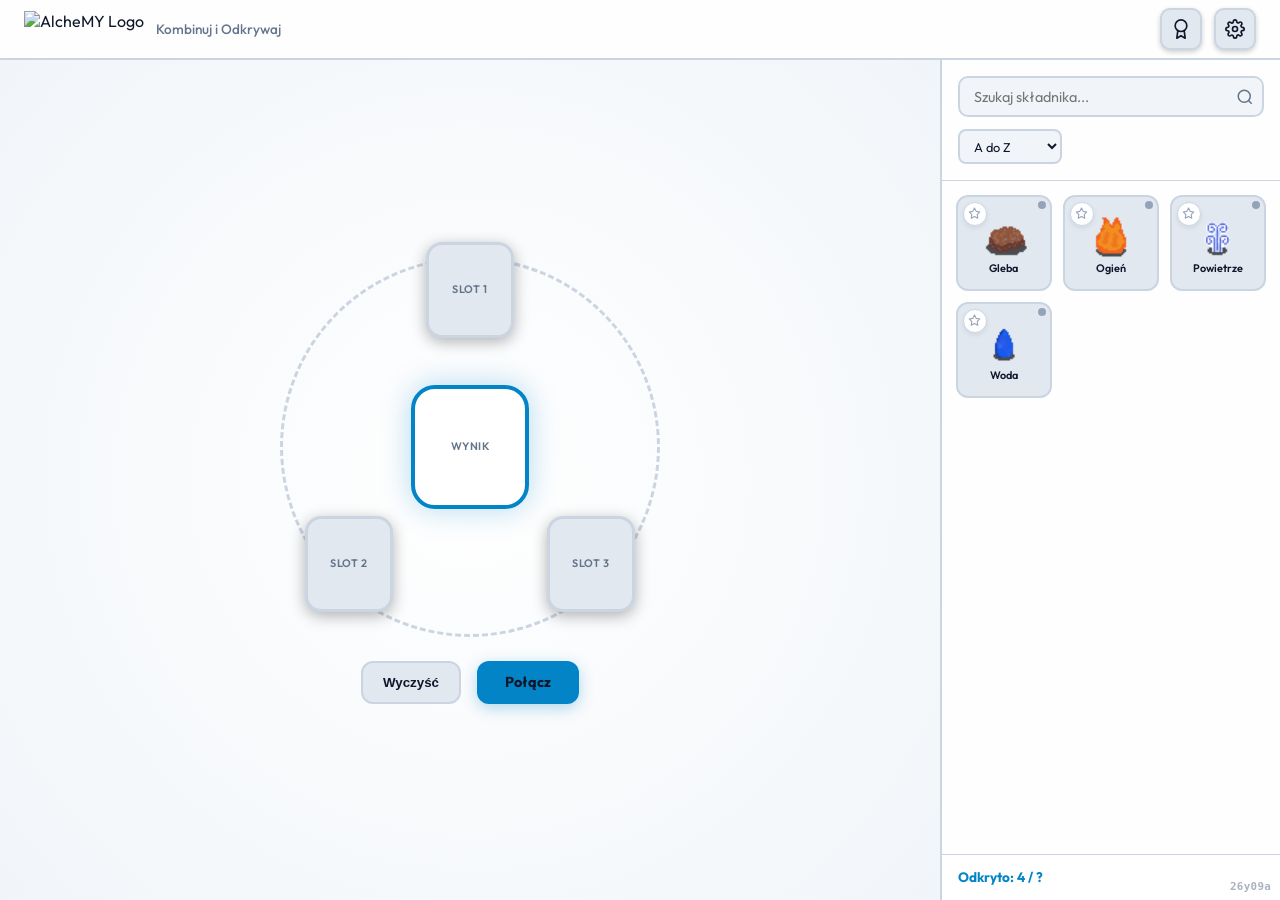
==== commit 2caf28a4: "System wersjonowania, PWA, poprawki błędów" ====
--- a/index.html
+++ b/index.html
@@ -6,9 +6,16 @@
   <title data-i18n="sitetitle">CraftLab - Gra Kombinacyjna | Odkrywaj Składniki i Receptury</title>
   <meta name="description" content="Magiczna gra alchemiczna inspirowana Little Alchemy. Łącz 2 lub 3 składniki jednocześnie i odkrywaj setki wyjątkowych elementów!">
   <link rel="icon" type="image/x-icon" href="assets/elements/cactus.png">
+  <link rel="manifest" href="manifest.webmanifest">
+  <link rel="apple-touch-icon" href="assets/elements/cactus.png">
+  <meta name="theme-color" content="#0f172a">
+  <meta name="apple-mobile-web-app-capable" content="yes">
+  <meta name="apple-mobile-web-app-status-bar-style" content="black-translucent">
+  <meta name="mobile-web-app-capable" content="yes">
   <!-- CSS Stylesheets -->
   <link rel="stylesheet" href="src/css/style.css">
   <link rel="stylesheet" href="src/css/animations.css">
+  <script src="data/version.js"></script>
 </head>
 <body>
 
@@ -24,14 +31,14 @@
       </div>
 
       <div class="nav-actions">
-        <button id="btnAchievements" class="btn-icon" title="Osiągnięcia" aria-label="Osiągnięcia">
+        <button id="btnAchievements" class="btn-icon">
           <svg viewBox="0 0 24 24" fill="none" stroke="currentColor" stroke-width="2" stroke-linecap="round" stroke-linejoin="round">
             <circle cx="12" cy="8" r="7"/>
             <polyline points="8.21 13.89 7 23 12 20 17 23 15.79 13.88"/>
           </svg>
         </button>
 
-        <button id="btnSettings" class="btn-icon" title="Ustawienia" aria-label="Ustawienia">
+        <button id="btnSettings" class="btn-icon">
           <svg viewBox="0 0 24 24" fill="none" stroke="currentColor" stroke-width="2" stroke-linecap="round" stroke-linejoin="round">
             <circle cx="12" cy="12" r="3"/>
             <path d="M19.4 15a1.65 1.65 0 0 0 .33 1.82l.06.06a2 2 0 0 1 0 2.83 2 2 0 0 1-2.83 0l-.06-.06a1.65 1.65 0 0 0-1.82-.33 1.65 1.65 0 0 0-1 1.51V21a2 2 0 0 1-2 2 2 2 0 0 1-2-2v-.09A1.65 1.65 0 0 0 9 19.4a1.65 1.65 0 0 0-1.82.33l-.06.06a2 2 0 0 1-2.83 0 2 2 0 0 1 0-2.83l.06-.06a1.65 1.65 0 0 0 .33-1.82 1.65 1.65 0 0 0-1.51-1H3a2 2 0 0 1-2-2 2 2 0 0 1 2-2h.09A1.65 1.65 0 0 0 4.6 9a1.65 1.65 0 0 0-.33-1.82l-.06-.06a2 2 0 0 1 0-2.83 2 2 0 0 1 2.83 0l.06.06a1.65 1.65 0 0 0 1.82.33H9a1.65 1.65 0 0 0 1-1.51V3a2 2 0 0 1 2-2 2 2 0 0 1 2 2v.09a1.65 1.65 0 0 0 1 1.51 1.65 1.65 0 0 0 1.82-.33l.06-.06a2 2 0 0 1 2.83 0 2 2 0 0 1 0 2.83l-.06.06a1.65 1.65 0 0 0-.33 1.82V9a1.65 1.65 0 0 0 1.51 1H21a2 2 0 0 1 2 2 2 2 0 0 1-2 2h-.09a1.65 1.65 0 0 0-1.51 1z"/>
@@ -51,18 +58,18 @@
 
           <!-- 3 Input Slots -->
           <div id="inputSlot0" class="inputSlot input-slot slot-top">
-            <span class="slot-label">Slot 1</span>
+            <span class="slot-empty-label">Slot 1</span>
           </div>
           <div id="inputSlot1" class="inputSlot input-slot slot-bottom-left">
-            <span class="slot-label">Slot 2</span>
+            <span class="slot-empty-label">Slot 2</span>
           </div>
           <div id="inputSlot2" class="inputSlot input-slot slot-bottom-right">
-            <span class="slot-label">Slot 3</span>
+            <span class="slot-empty-label">Slot 3</span>
           </div>
 
           <!-- Center Result Slot -->
           <div id="outputSlot" class="output-slot">
-            <span class="slot-label" data-i18n="output_slot">Wynik</span>
+            <span class="slot-empty-label" data-i18n="output_slot">Wynik</span>
           </div>
         </div>
 
@@ -123,6 +130,9 @@
     </div>
   </div>
 
+  <!-- Game version badge (from data/version.js) -->
+  <div id="gameVersionBadge" class="game-version-badge" aria-hidden="true"></div>
+
   <!-- Toast Notification Container -->
   <div id="toastContainer"></div>
 
@@ -165,6 +175,39 @@
         <div class="setting-row">
           <label class="setting-label" data-i18n="settings_modal.duplicate_crafting">Ponowne wytwarzanie odkrytych</label>
           <input type="checkbox" id="settingDupCraft" style="width: 20px; height: 20px; cursor: pointer;" />
+        </div>
+
+        <div class="setting-row">
+          <label class="setting-label" data-i18n="settings_modal.sound_enabled">Dźwięki w grze</label>
+          <input type="checkbox" id="settingSound" style="width: 20px; height: 20px; cursor: pointer;" />
+        </div>
+
+        <div class="setting-row">
+          <label class="setting-label" data-i18n="settings_modal.animations_enabled">Animacje strony i efektów</label>
+          <input type="checkbox" id="settingAnimations" style="width: 20px; height: 20px; cursor: pointer;" />
+        </div>
+
+        <div class="setting-row" style="flex-direction: column; gap: 0.75rem; align-items: stretch; margin-top: 0.5rem; padding: 1rem; border: 1px dashed var(--border-color);">
+          <div style="font-weight: 600; font-size: 0.95rem; text-align: center; color: var(--text-color);" data-i18n="settings_modal.tekst">Zapis (.clsave)</div>
+          <div style="display: flex; gap: 0.5rem;">
+            <button id="btnExportSave" class="btn-primary" style="flex: 1; display: flex; align-items: center; justify-content: center; gap: 0.4rem; font-size: 0.85rem;" data-i18n="settings_modal.export_save">
+              <svg width="16" height="16" viewBox="0 0 24 24" fill="none" stroke="currentColor" stroke-width="2">
+                <path d="M21 15v4a2 2 0 0 1-2 2H5a2 2 0 0 1-2-2v-4"/>
+                <polyline points="7 10 12 15 17 10"/>
+                <line x1="12" y1="15" x2="12" y2="3"/>
+              </svg>
+              Eksportuj Postęp (.clsave)
+            </button>
+            <button id="btnImportSave" class="btn-secondary" style="flex: 1; display: flex; align-items: center; justify-content: center; gap: 0.4rem; font-size: 0.85rem;" data-i18n="settings_modal.import_save">
+              <svg width="16" height="16" viewBox="0 0 24 24" fill="none" stroke="currentColor" stroke-width="2">
+                <path d="M21 15v4a2 2 0 0 1-2 2H5a2 2 0 0 1-2-2v-4"/>
+                <polyline points="17 8 12 3 7 8"/>
+                <line x1="12" y1="3" x2="12" y2="15"/>
+              </svg>
+              Importuj Postęp (.clsave)
+            </button>
+          </div>
+          <input type="file" id="importSaveInput" accept=".clsave,.json" style="display: none;" />
         </div>
 
         <div class="setting-row" style="margin-top: 1rem; flex-direction: column; gap: 0.5rem;">
--- a/src/css/style.css
+++ b/src/css/style.css
@@ -45,12 +45,20 @@
   touch-action: manipulation;
 }
 
+html {
+  height: 100vh;
+  height: 100dvh;
+  width: 100%;
+  overflow: hidden;
+}
+
 body {
   font-family: 'Outfit', sans-serif;
   background-color: var(--bg-primary);
   color: var(--text-main);
   height: 100vh;
-  width: 100vw;
+  height: 100dvh;
+  width: 100%;
   overflow: hidden;
   display: flex;
   flex-direction: column;
@@ -89,6 +97,7 @@
 /* Top Navbar Header */
 header {
   height: 60px;
+  flex-shrink: 0;
   background: var(--panel-bg);
   backdrop-filter: blur(12px);
   border-bottom: 2px solid var(--border-color);
@@ -160,6 +169,7 @@
 /* Main Content Area */
 main {
   flex: 1;
+  min-height: 0;
   display: grid;
   grid-template-columns: 1fr 340px;
   overflow: hidden;
@@ -227,8 +237,8 @@
 /* 3 Input Slots positioning around center */
 .input-slot {
   position: absolute;
-  width: 80px;
-  height: 80px;
+  width: 88px;
+  height: 96px;
   background: var(--bg-card);
   border: 3px solid var(--border-color);
   border-radius: 16px;
@@ -239,6 +249,14 @@
   cursor: pointer;
   transition: all 0.25s cubic-bezier(0.4, 0, 0.2, 1);
   box-shadow: 0 4px 15px rgba(0, 0, 0, 0.3);
+  padding: 5px 4px 4px;
+  box-sizing: border-box;
+  overflow: hidden;
+}
+
+.input-slot.is-filled {
+  border-color: var(--accent-color);
+  box-shadow: 0 0 16px var(--accent-glow);
 }
 
 .input-slot:hover {
@@ -262,15 +280,54 @@
   right: 25px;
 }
 
-.slot-label {
-  position: absolute;
-  bottom: -22px;
-  font-size: 0.75rem;
+.slot-empty-label {
+  font-size: 0.68rem;
   color: var(--text-muted);
   font-weight: 600;
   text-transform: uppercase;
-  letter-spacing: 0.5px;
-  white-space: nowrap;
+  letter-spacing: 0.4px;
+  text-align: center;
+  line-height: 1.2;
+  pointer-events: none;
+}
+
+.slot-filled-content {
+  display: flex;
+  flex-direction: column;
+  align-items: center;
+  justify-content: center;
+  width: 100%;
+  height: 100%;
+  min-width: 0;
+  gap: 2px;
+}
+
+.slot-filled-content img,
+.slot-filled-content svg {
+  width: 44px;
+  height: 44px;
+  object-fit: contain;
+  flex-shrink: 0;
+  image-rendering: pixelated;
+  image-rendering: -webkit-optimize-contrast;
+  image-rendering: crisp-edges;
+}
+
+.slot-element-name {
+  font-size: 0.62rem;
+  font-weight: 700;
+  color: var(--accent-color);
+  text-align: center;
+  line-height: 1.15;
+  max-width: 100%;
+  width: 100%;
+  display: -webkit-box;
+  -webkit-line-clamp: 2;
+  -webkit-box-orient: vertical;
+  overflow: hidden;
+  word-break: break-word;
+  hyphens: auto;
+  pointer-events: none;
 }
 
 /* Result Center Slot */
@@ -279,8 +336,8 @@
   top: 50%;
   left: 50%;
   transform: translate(-50%, -50%);
-  width: 110px;
-  height: 110px;
+  width: 118px;
+  height: 124px;
   background: var(--bg-secondary);
   border: 4px solid var(--accent-color);
   border-radius: 24px;
@@ -291,6 +348,19 @@
   box-shadow: 0 0 30px var(--accent-glow);
   z-index: 3;
   transition: all 0.3s cubic-bezier(0.175, 0.885, 0.32, 1.275);
+  padding: 6px 5px 5px;
+  box-sizing: border-box;
+  overflow: hidden;
+}
+
+.output-slot .slot-filled-content img,
+.output-slot .slot-filled-content svg {
+  width: 52px;
+  height: 52px;
+}
+
+.output-slot .slot-element-name {
+  font-size: 0.68rem;
 }
 
 .output-slot.has-result {
@@ -328,6 +398,31 @@
   overflow: hidden;
   text-overflow: ellipsis;
   max-width: 90%;
+}
+
+/* Fixed version badge (bottom-right) */
+.game-version-badge {
+  position: fixed;
+  bottom: calc(0.45rem + env(safe-area-inset-bottom, 0px));
+  right: calc(0.55rem + env(safe-area-inset-right, 0px));
+  font-size: 0.68rem;
+  font-family: ui-monospace, 'Cascadia Code', 'Consolas', monospace;
+  font-weight: 600;
+  letter-spacing: 0.03em;
+  color: var(--text-muted);
+  opacity: 0.55;
+  z-index: 200;
+  pointer-events: none;
+  user-select: none;
+  line-height: 1;
+}
+
+@media (max-width: 850px) {
+  .game-version-badge {
+    bottom: calc(3.25rem + env(safe-area-inset-bottom, 0px));
+    font-size: 0.62rem;
+    opacity: 0.5;
+  }
 }
 
 /* Altar Action Buttons */
@@ -457,6 +552,7 @@
   flex: 1;
   min-height: 0;
   padding: 0.85rem;
+  padding-bottom: calc(2rem + env(safe-area-inset-bottom, 0px));
   overflow-y: auto;
   overflow-x: hidden;
   -webkit-overflow-scrolling: touch;
@@ -485,6 +581,7 @@
   transition: all 0.2s cubic-bezier(0.4, 0, 0.2, 1);
   position: relative;
   overflow: hidden;
+  touch-action: pan-y;
 }
 
 .grid-element-card:hover {
@@ -549,6 +646,7 @@
   align-items: center;
   justify-content: space-between;
   background: var(--bg-secondary);
+  flex-shrink: 0;
 }
 
 .counter-badge {
@@ -565,6 +663,7 @@
   left: 0;
   width: 100vw;
   height: 100vh;
+  height: 100dvh;
   background: var(--modal-overlay);
   backdrop-filter: blur(8px);
   display: flex;
@@ -1048,8 +1147,8 @@
 
   .sidebar-drawer {
     width: 100% !important;
-    height: 52%;
-    max-height: 60%;
+    height: 55%;
+    max-height: 65%;
     min-height: 220px;
     flex-shrink: 0;
     border-left: none;
@@ -1093,10 +1192,26 @@
   }
 
   .input-slot {
-    width: 62px;
-    height: 62px;
+    width: 70px;
+    height: 78px;
     border-radius: 12px;
     border-width: 2.5px;
+    padding: 4px 3px 3px;
+  }
+
+  .slot-filled-content img,
+  .slot-filled-content svg {
+    width: 36px;
+    height: 36px;
+  }
+
+  .slot-element-name {
+    font-size: 0.56rem;
+    -webkit-line-clamp: 2;
+  }
+
+  .slot-empty-label {
+    font-size: 0.58rem;
   }
 
   .input-slot.slot-top {
@@ -1114,16 +1229,21 @@
   }
 
   .output-slot {
-    width: 84px;
-    height: 84px;
+    width: 88px;
+    height: 94px;
     border-radius: 18px;
     border-width: 3px;
-  }
-
-  .slot-label {
-    bottom: -18px;
-    font-size: 0.65rem;
-    white-space: nowrap;
+    padding: 5px 4px 4px;
+  }
+
+  .output-slot .slot-filled-content img,
+  .output-slot .slot-filled-content svg {
+    width: 40px;
+    height: 40px;
+  }
+
+  .output-slot .slot-element-name {
+    font-size: 0.58rem;
   }
 
   .element-item-card img, .element-item-card svg {
@@ -1132,6 +1252,7 @@
   }
 
   .element-name {
+    visibility: hidden;
     font-size: 0.65rem;
   }
 
@@ -1170,13 +1291,13 @@
   .elements-grid {
     grid-template-columns: repeat(auto-fill, minmax(70px, 1fr));
     gap: 0.5rem;
-    padding: 0.5rem;
+    padding: 0.5rem 0.5rem calc(2.5rem + env(safe-area-inset-bottom, 0px)) 0.5rem;
   }
 
   .grid-element-card {
     aspect-ratio: 1 / 1;
     padding: 4px 2px 2px 2px;
-    touch-action: manipulation;
+    touch-action: pan-y;
   }
 
   .grid-element-card img, .grid-element-card svg {
@@ -1231,9 +1352,25 @@
   }
 
   .input-slot {
-    width: 52px;
-    height: 52px;
+    width: 60px;
+    height: 68px;
     border-radius: 10px;
+    padding: 3px 2px 2px;
+  }
+
+  .slot-filled-content img,
+  .slot-filled-content svg {
+    width: 30px;
+    height: 30px;
+  }
+
+  .slot-element-name {
+    font-size: 0.5rem;
+    line-height: 1.1;
+  }
+
+  .slot-empty-label {
+    font-size: 0.52rem;
   }
 
   .input-slot.slot-top {
@@ -1251,14 +1388,20 @@
   }
 
   .output-slot {
-    width: 72px;
-    height: 72px;
+    width: 76px;
+    height: 82px;
     border-radius: 14px;
-  }
-
-  .slot-label {
-    bottom: -16px;
-    font-size: 0.58rem;
+    padding: 4px 3px 3px;
+  }
+
+  .output-slot .slot-filled-content img,
+  .output-slot .slot-filled-content svg {
+    width: 34px;
+    height: 34px;
+  }
+
+  .output-slot .slot-element-name {
+    font-size: 0.52rem;
   }
 
   .element-item-card img, .element-item-card svg {
@@ -1282,6 +1425,7 @@
 
   .elements-grid {
     grid-template-columns: repeat(auto-fill, minmax(64px, 1fr));
+    padding-bottom: calc(3rem + env(safe-area-inset-bottom, 0px));
   }
 
   .grid-element-card img, .grid-element-card svg {
--- a/src/css/animations.css
+++ b/src/css/animations.css
@@ -70,3 +70,11 @@
 .anim-toast {
   animation: toastSlideIn 0.35s cubic-bezier(0.16, 1, 0.3, 1) forwards;
 }
+
+/* Global Animation & Transition Disable Override */
+[data-animations="disabled"] *,
+[data-animations="disabled"] *::before,
+[data-animations="disabled"] *::after {
+  animation: none !important;
+  transition: none !important;
+}
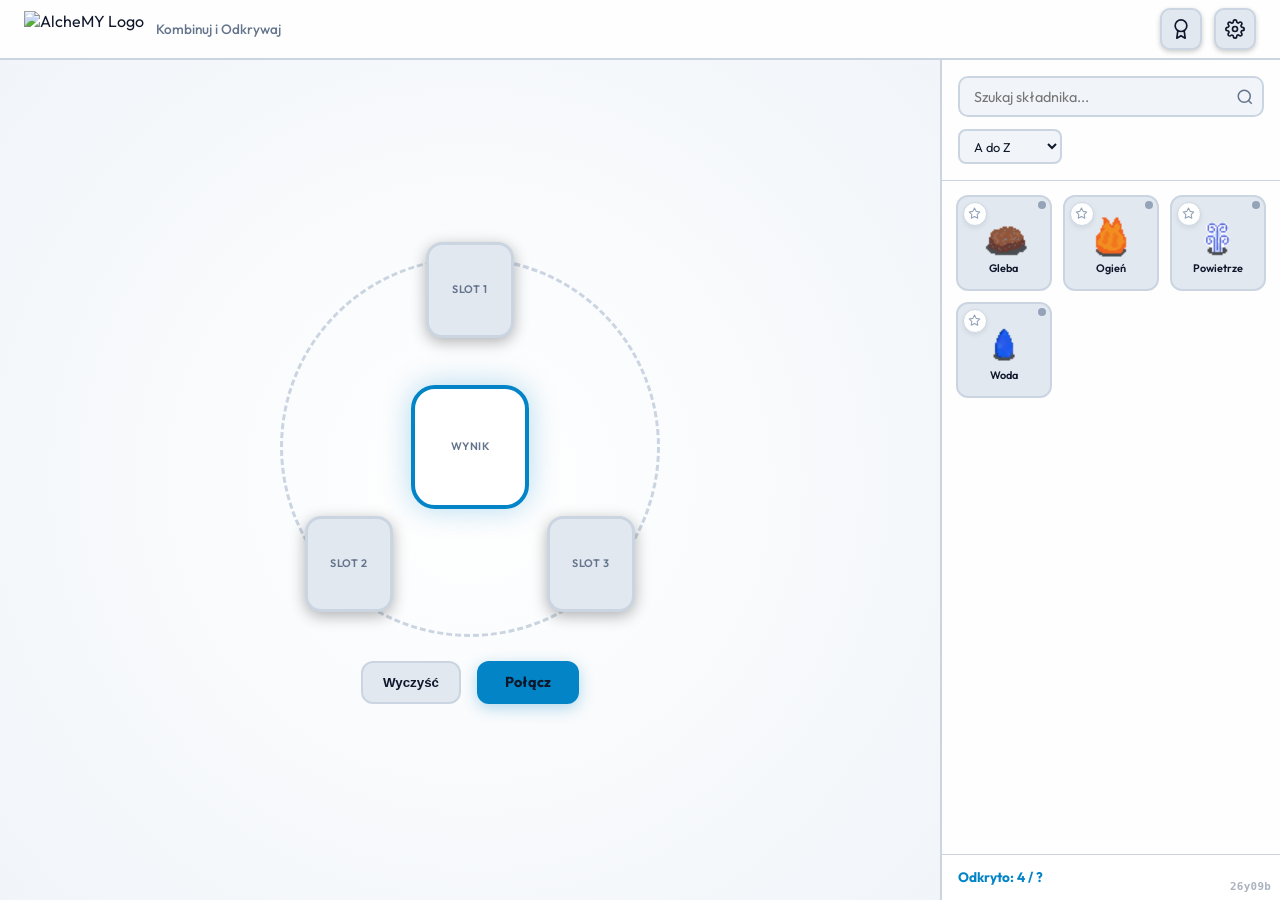
==== commit 32ab8a4f: "PWA Bugfix" ====
--- a/index.html
+++ b/index.html
@@ -5,9 +5,9 @@
   <meta name="viewport" content="width=device-width, initial-scale=1.0, maximum-scale=1.0, user-scalable=no, viewport-fit=cover">
   <title data-i18n="sitetitle">CraftLab - Gra Kombinacyjna | Odkrywaj Składniki i Receptury</title>
   <meta name="description" content="Magiczna gra alchemiczna inspirowana Little Alchemy. Łącz 2 lub 3 składniki jednocześnie i odkrywaj setki wyjątkowych elementów!">
-  <link rel="icon" type="image/x-icon" href="assets/elements/cactus.png">
-  <link rel="manifest" href="manifest.webmanifest">
-  <link rel="apple-touch-icon" href="assets/elements/cactus.png">
+  <link rel="icon" type="image/png" sizes="192x192" href="/assets/icon-192.png">
+  <link rel="manifest" href="/manifest.webmanifest">
+  <link rel="apple-touch-icon" href="/assets/icon-192.png">
   <meta name="theme-color" content="#0f172a">
   <meta name="apple-mobile-web-app-capable" content="yes">
   <meta name="apple-mobile-web-app-status-bar-style" content="black-translucent">
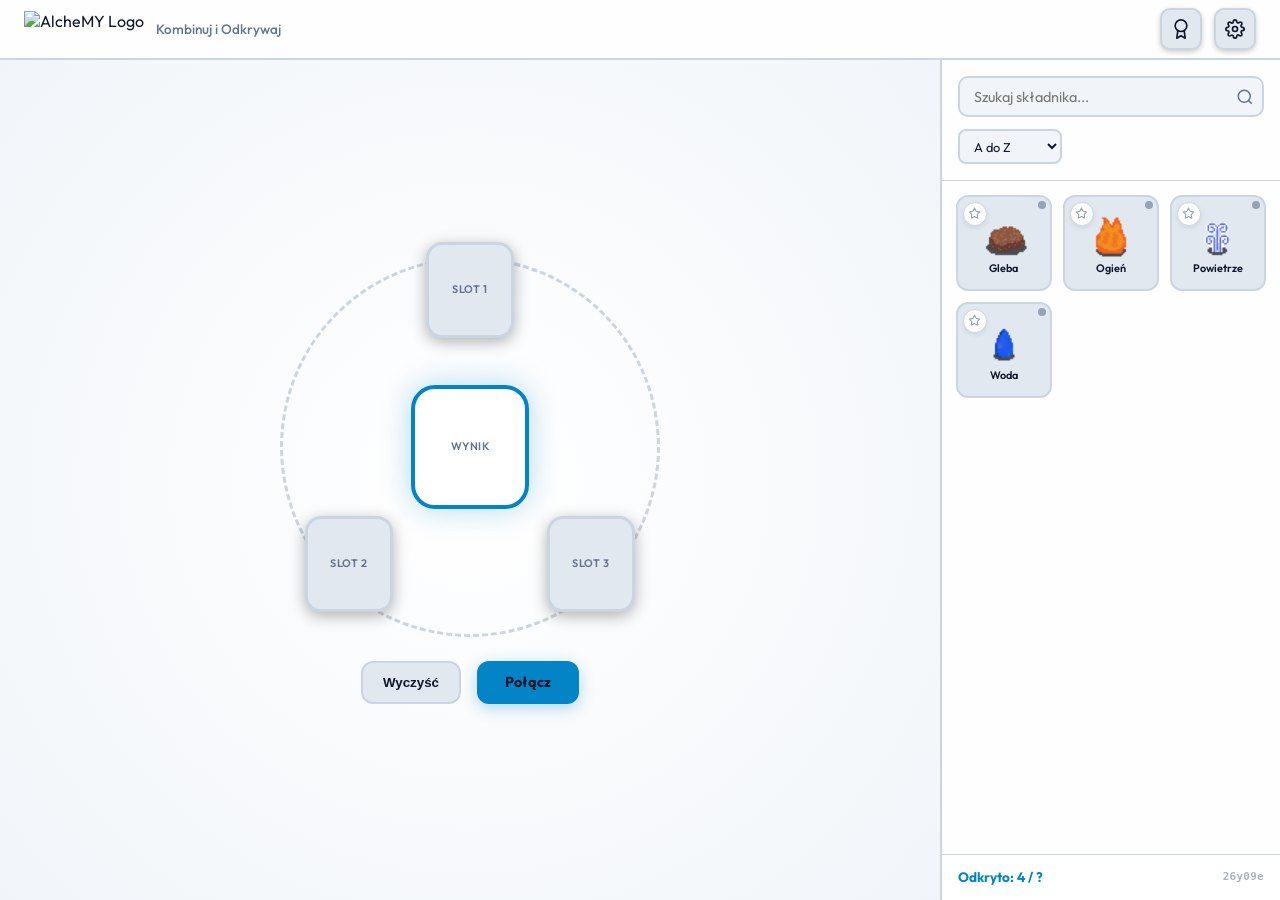
==== commit dfac1e35: "Poprawka wyświetlania numeru wersji" ====
--- a/index.html
+++ b/index.html
@@ -110,6 +110,7 @@
         <!-- Discovery Counter Footer -->
         <div class="sidebar-footer">
           <div id="discoveredCounter" class="counter-badge">Odkryto: 4 / ?</div>
+          <div id="gameVersionBadge" class="game-version-badge" aria-hidden="true"></div>
         </div>
       </aside>
     </main>
@@ -129,9 +130,6 @@
       </div>
     </div>
   </div>
-
-  <!-- Game version badge (from data/version.js) -->
-  <div id="gameVersionBadge" class="game-version-badge" aria-hidden="true"></div>
 
   <!-- Toast Notification Container -->
   <div id="toastContainer"></div>
--- a/src/css/style.css
+++ b/src/css/style.css
@@ -400,29 +400,23 @@
   max-width: 90%;
 }
 
-/* Fixed version badge (bottom-right) */
+/* Version badge — lives in sidebar footer (counter left, version right) */
 .game-version-badge {
-  position: fixed;
-  bottom: calc(0.45rem + env(safe-area-inset-bottom, 0px));
-  right: calc(0.55rem + env(safe-area-inset-right, 0px));
   font-size: 0.68rem;
   font-family: ui-monospace, 'Cascadia Code', 'Consolas', monospace;
   font-weight: 600;
   letter-spacing: 0.03em;
   color: var(--text-muted);
   opacity: 0.55;
-  z-index: 200;
   pointer-events: none;
   user-select: none;
   line-height: 1;
-}
-
-@media (max-width: 850px) {
-  .game-version-badge {
-    bottom: calc(3.25rem + env(safe-area-inset-bottom, 0px));
-    font-size: 0.62rem;
-    opacity: 0.5;
-  }
+  flex-shrink: 0;
+  margin-left: 0.5rem;
+}
+
+.sidebar-footer .game-version-badge {
+  margin-left: auto;
 }
 
 /* Altar Action Buttons */
@@ -641,10 +635,12 @@
 /* Counter Footer Bar */
 .sidebar-footer {
   padding: 0.85rem 1rem;
+  padding-bottom: calc(0.85rem + env(safe-area-inset-bottom, 0px));
   border-top: 1px solid var(--border-color);
   display: flex;
   align-items: center;
-  justify-content: space-between;
+  justify-content: flex-start;
+  gap: 0.5rem;
   background: var(--bg-secondary);
   flex-shrink: 0;
 }
@@ -1323,6 +1319,12 @@
 
   .sidebar-footer {
     padding: 0.65rem 0.85rem;
+    padding-bottom: calc(0.65rem + env(safe-area-inset-bottom, 0px));
+  }
+
+  .game-version-badge {
+    font-size: 0.62rem;
+    opacity: 0.5;
   }
 
   .counter-badge {
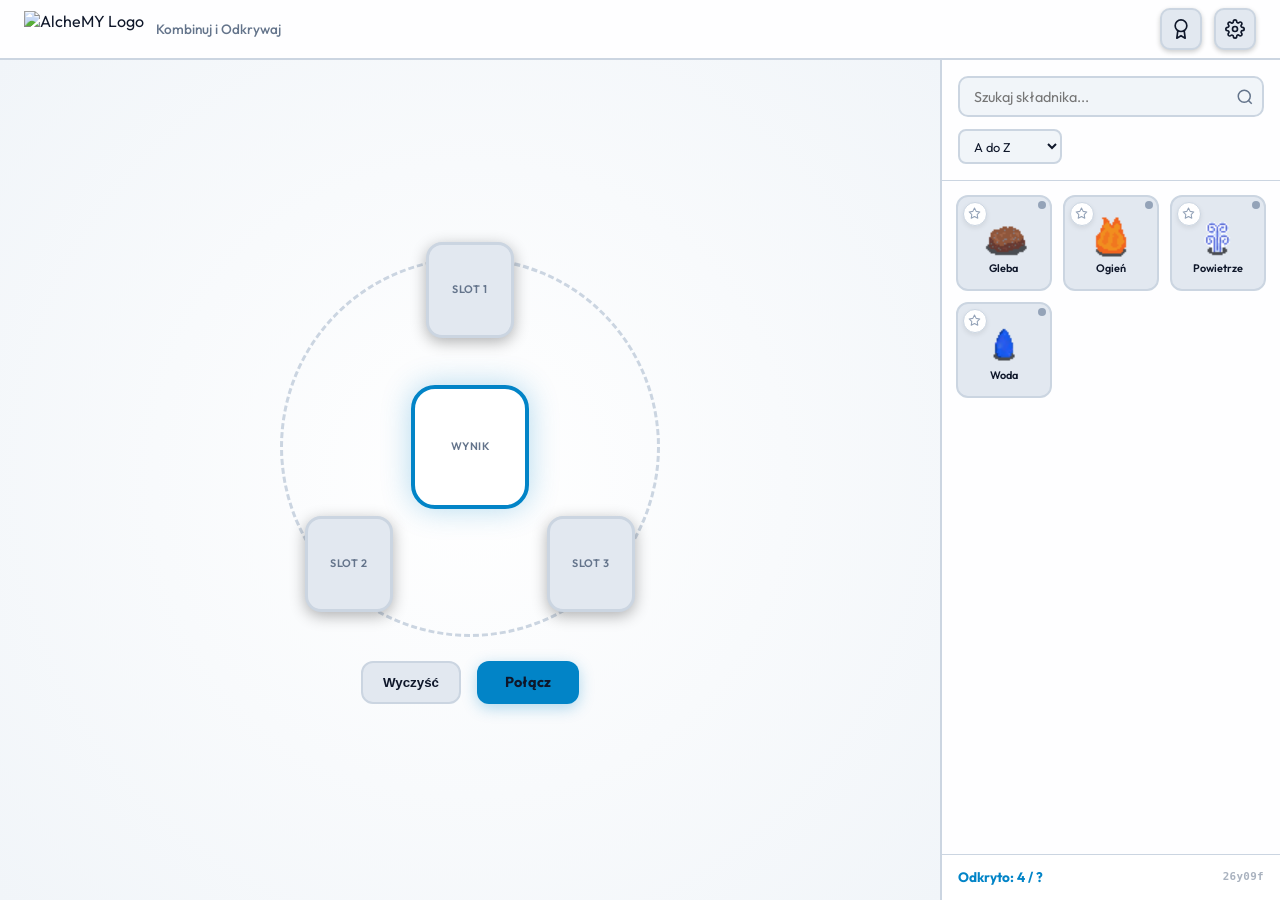
==== commit 2ed27693: "Poprawka tłumaczeń strony" ====
--- a/index.html
+++ b/index.html
@@ -3,7 +3,7 @@
 <head>
   <meta charset="UTF-8">
   <meta name="viewport" content="width=device-width, initial-scale=1.0, maximum-scale=1.0, user-scalable=no, viewport-fit=cover">
-  <title data-i18n="sitetitle">CraftLab - Gra Kombinacyjna | Odkrywaj Składniki i Receptury</title>
+  <title data-i18n="sitetitle">CraftLab - Gra Kombinacyjna</title>
   <meta name="description" content="Magiczna gra alchemiczna inspirowana Little Alchemy. Łącz 2 lub 3 składniki jednocześnie i odkrywaj setki wyjątkowych elementów!">
   <link rel="icon" type="image/png" sizes="192x192" href="/assets/icon-192.png">
   <link rel="manifest" href="/manifest.webmanifest">
